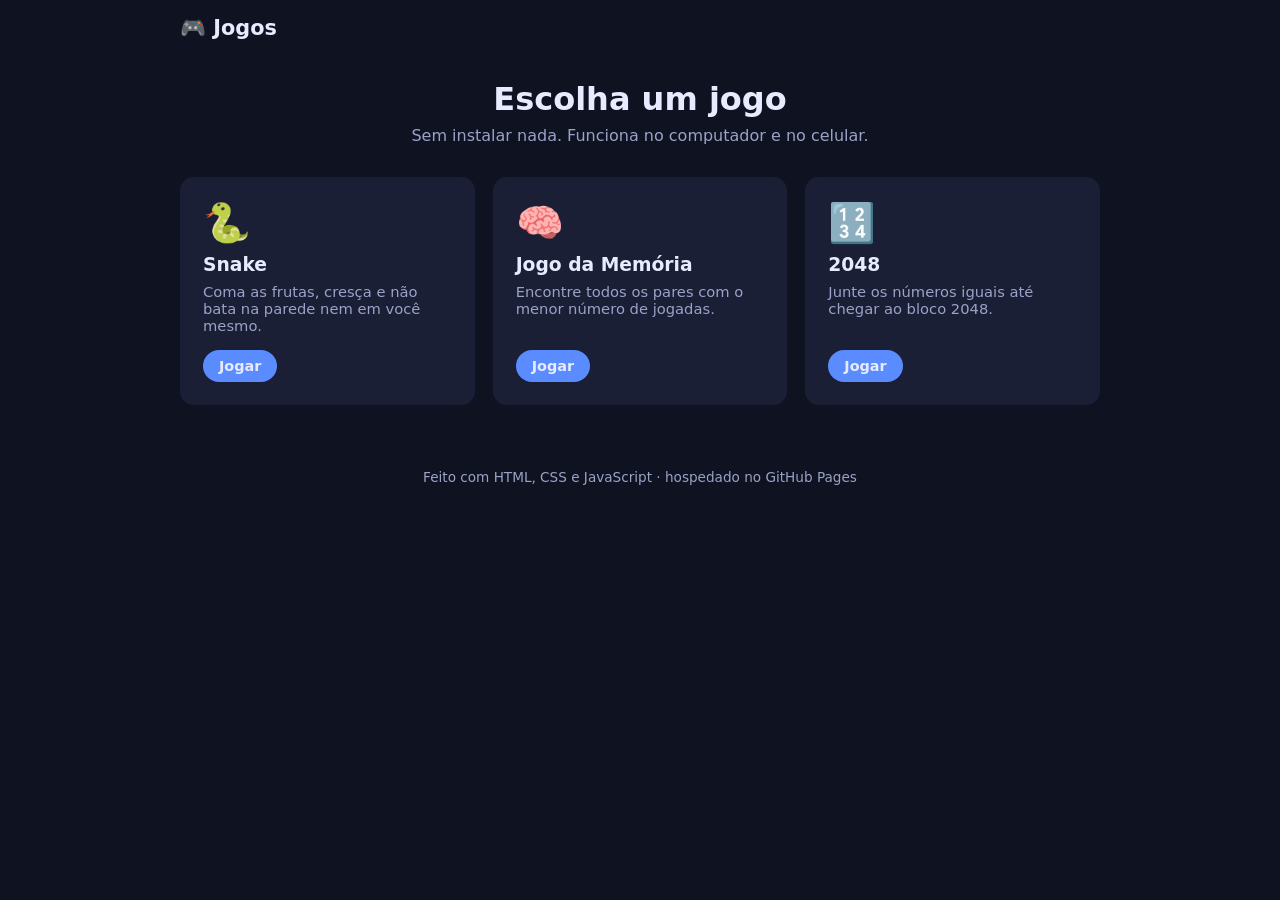
==== index.html @ f68746e0 "Site inicial com Snake, Jogo da Memória e 2048 Co-Authored-By: Claude Opus 5.5 <noreply@anthropic.co" ====
<!DOCTYPE html>
<html lang="pt-BR">
<head>
  <meta charset="UTF-8">
  <meta name="viewport" content="width=device-width, initial-scale=1.0">
  <title>Jogos no Navegador</title>
  <meta name="description" content="Jogos gratuitos que rodam direto no navegador, no computador ou no celular.">
  <link rel="stylesheet" href="style.css">
</head>
<body>
  <header class="topo">
    <h1>🎮 Jogos</h1>
  </header>

  <main>
    <section class="hero">
      <h2>Escolha um jogo</h2>
      <p>Sem instalar nada. Funciona no computador e no celular.</p>
    </section>

    <section class="grade">
      <a class="card" href="jogos/snake/">
        <span class="icone">🐍</span>
        <h3>Snake</h3>
        <p>Coma as frutas, cresça e não bata na parede nem em você mesmo.</p>
        <span class="jogar">Jogar</span>
      </a>

      <a class="card" href="jogos/memoria/">
        <span class="icone">🧠</span>
        <h3>Jogo da Memória</h3>
        <p>Encontre todos os pares com o menor número de jogadas.</p>
        <span class="jogar">Jogar</span>
      </a>

      <a class="card" href="jogos/2048/">
        <span class="icone">🔢</span>
        <h3>2048</h3>
        <p>Junte os números iguais até chegar ao bloco 2048.</p>
        <span class="jogar">Jogar</span>
      </a>
    </section>
  </main>

  <footer>Feito com HTML, CSS e JavaScript · hospedado no GitHub Pages</footer>
</body>
</html>
---- style.css ----
:root {
  --bg: #0f1220;
  --panel: #1a1f35;
  --panel-2: #232a48;
  --text: #e8ebff;
  --muted: #9aa3c7;
  --accent: #5b8cff;
  --accent-2: #22c55e;
  --danger: #ef4444;
  --radius: 14px;
}

* { box-sizing: border-box; }

html, body {
  margin: 0;
  background: var(--bg);
  color: var(--text);
  font-family: system-ui, -apple-system, "Segoe UI", Roboto, sans-serif;
  -webkit-tap-highlight-color: transparent;
}

a { color: inherit; text-decoration: none; }

header.topo {
  display: flex;
  align-items: center;
  justify-content: space-between;
  gap: 12px;
  padding: 16px 20px;
  max-width: 960px;
  margin: 0 auto;
}

header.topo h1 { font-size: 1.3rem; margin: 0; }
header.topo .voltar { color: var(--muted); font-size: .95rem; }
header.topo .voltar:hover { color: var(--text); }

main { max-width: 960px; margin: 0 auto; padding: 0 20px 40px; }

/* ---------- Página inicial ---------- */
.hero { text-align: center; padding: 24px 0 32px; }
.hero h2 { font-size: 2rem; margin: 0 0 8px; }
.hero p { color: var(--muted); margin: 0; }

.grade {
  display: grid;
  grid-template-columns: repeat(auto-fill, minmax(240px, 1fr));
  gap: 18px;
}

.card {
  background: var(--panel);
  border-radius: var(--radius);
  padding: 22px;
  border: 1px solid transparent;
  transition: transform .15s, border-color .15s;
  display: flex;
  flex-direction: column;
  gap: 8px;
}
.card:hover { transform: translateY(-3px); border-color: var(--accent); }
.card .icone { font-size: 2.4rem; }
.card h3 { margin: 0; }
.card p { margin: 0; color: var(--muted); font-size: .92rem; flex: 1; }
.card .jogar {
  margin-top: 8px;
  align-self: flex-start;
  background: var(--accent);
  padding: 8px 16px;
  border-radius: 999px;
  font-weight: 600;
  font-size: .9rem;
}

footer { text-align: center; color: var(--muted); font-size: .85rem; padding: 24px; }

/* ---------- Elementos comuns dos jogos ---------- */
.placar {
  display: flex;
  gap: 10px;
  justify-content: center;
  flex-wrap: wrap;
  margin-bottom: 14px;
}
.placar .item {
  background: var(--panel);
  border-radius: 10px;
  padding: 8px 14px;
  min-width: 90px;
  text-align: center;
}
.placar .rotulo { display: block; font-size: .72rem; color: var(--muted); text-transform: uppercase; letter-spacing: .05em; }
.placar .valor { font-size: 1.3rem; font-weight: 700; }

.botao {
  background: var(--accent);
  color: #fff;
  border: 0;
  border-radius: 10px;
  padding: 10px 18px;
  font-size: 1rem;
  font-weight: 600;
  cursor: pointer;
}
.botao:hover { filter: brightness(1.1); }

.area-jogo { display: flex; flex-direction: column; align-items: center; gap: 14px; }
.dica { color: var(--muted); font-size: .88rem; text-align: center; }

.mensagem {
  position: absolute;
  inset: 0;
  background: rgba(15, 18, 32, .85);
  display: none;
  flex-direction: column;
  align-items: center;
  justify-content: center;
  gap: 12px;
  border-radius: var(--radius);
  text-align: center;
  padding: 20px;
}
.mensagem.visivel { display: flex; }
.mensagem h2 { margin: 0; }
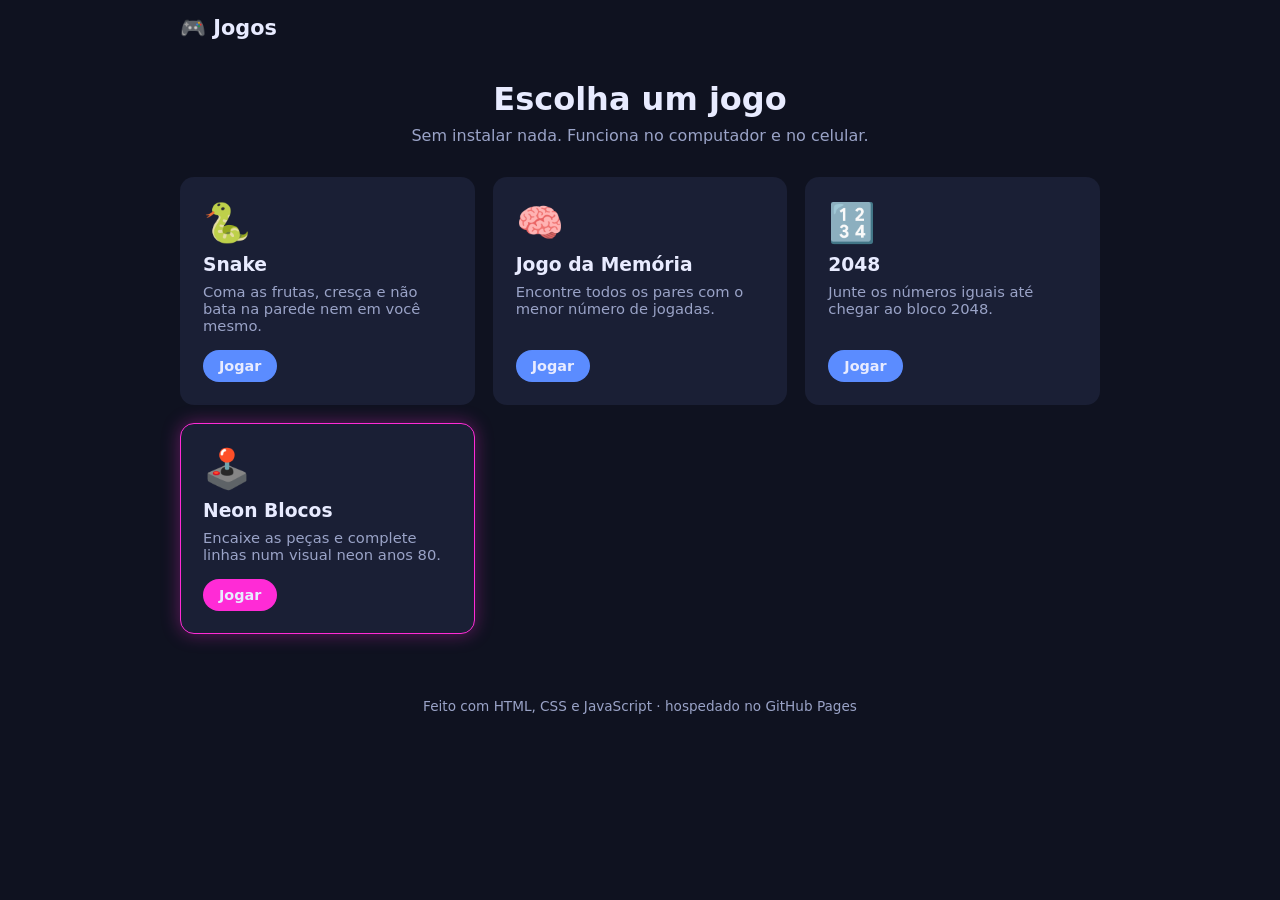
==== commit e78e3c61: "Adiciona Neon Blocos (jogo de blocos neon anos 80) Co-Authored-By: Claude Opus 5.5 <noreply@anthropi" ====
--- a/index.html
+++ b/index.html
@@ -39,6 +39,13 @@
         <p>Junte os números iguais até chegar ao bloco 2048.</p>
         <span class="jogar">Jogar</span>
       </a>
+
+      <a class="card" href="jogos/neon-blocos/" style="border-color:#ff2bd6;box-shadow:0 0 18px rgba(255,43,214,.35)">
+        <span class="icone">🕹️</span>
+        <h3>Neon Blocos</h3>
+        <p>Encaixe as peças e complete linhas num visual neon anos 80.</p>
+        <span class="jogar" style="background:#ff2bd6">Jogar</span>
+      </a>
     </section>
   </main>
 
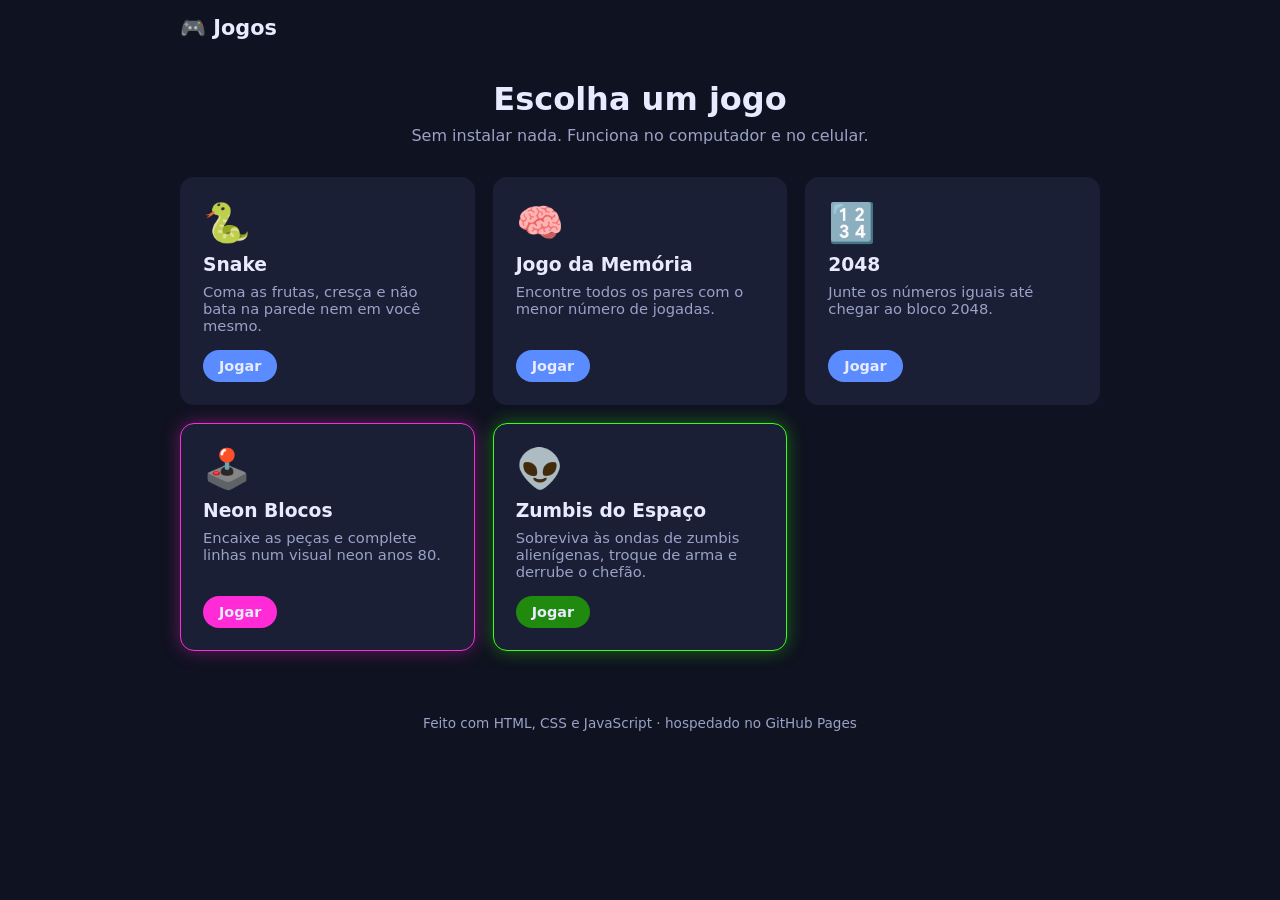
==== commit 50865eda: "Adiciona Zumbis do Espaço (jogo de tiro com ondas e chefão) Co-Authored-By: Claude Opus 5.5 <noreply" ====
--- a/index.html
+++ b/index.html
@@ -46,6 +46,13 @@
         <p>Encaixe as peças e complete linhas num visual neon anos 80.</p>
         <span class="jogar" style="background:#ff2bd6">Jogar</span>
       </a>
+
+      <a class="card" href="jogos/zumbis-do-espaco/" style="border-color:#39ff14;box-shadow:0 0 18px rgba(57,255,20,.35)">
+        <span class="icone">👽</span>
+        <h3>Zumbis do Espaço</h3>
+        <p>Sobreviva às ondas de zumbis alienígenas, troque de arma e derrube o chefão.</p>
+        <span class="jogar" style="background:#1f8a0e">Jogar</span>
+      </a>
     </section>
   </main>
 
